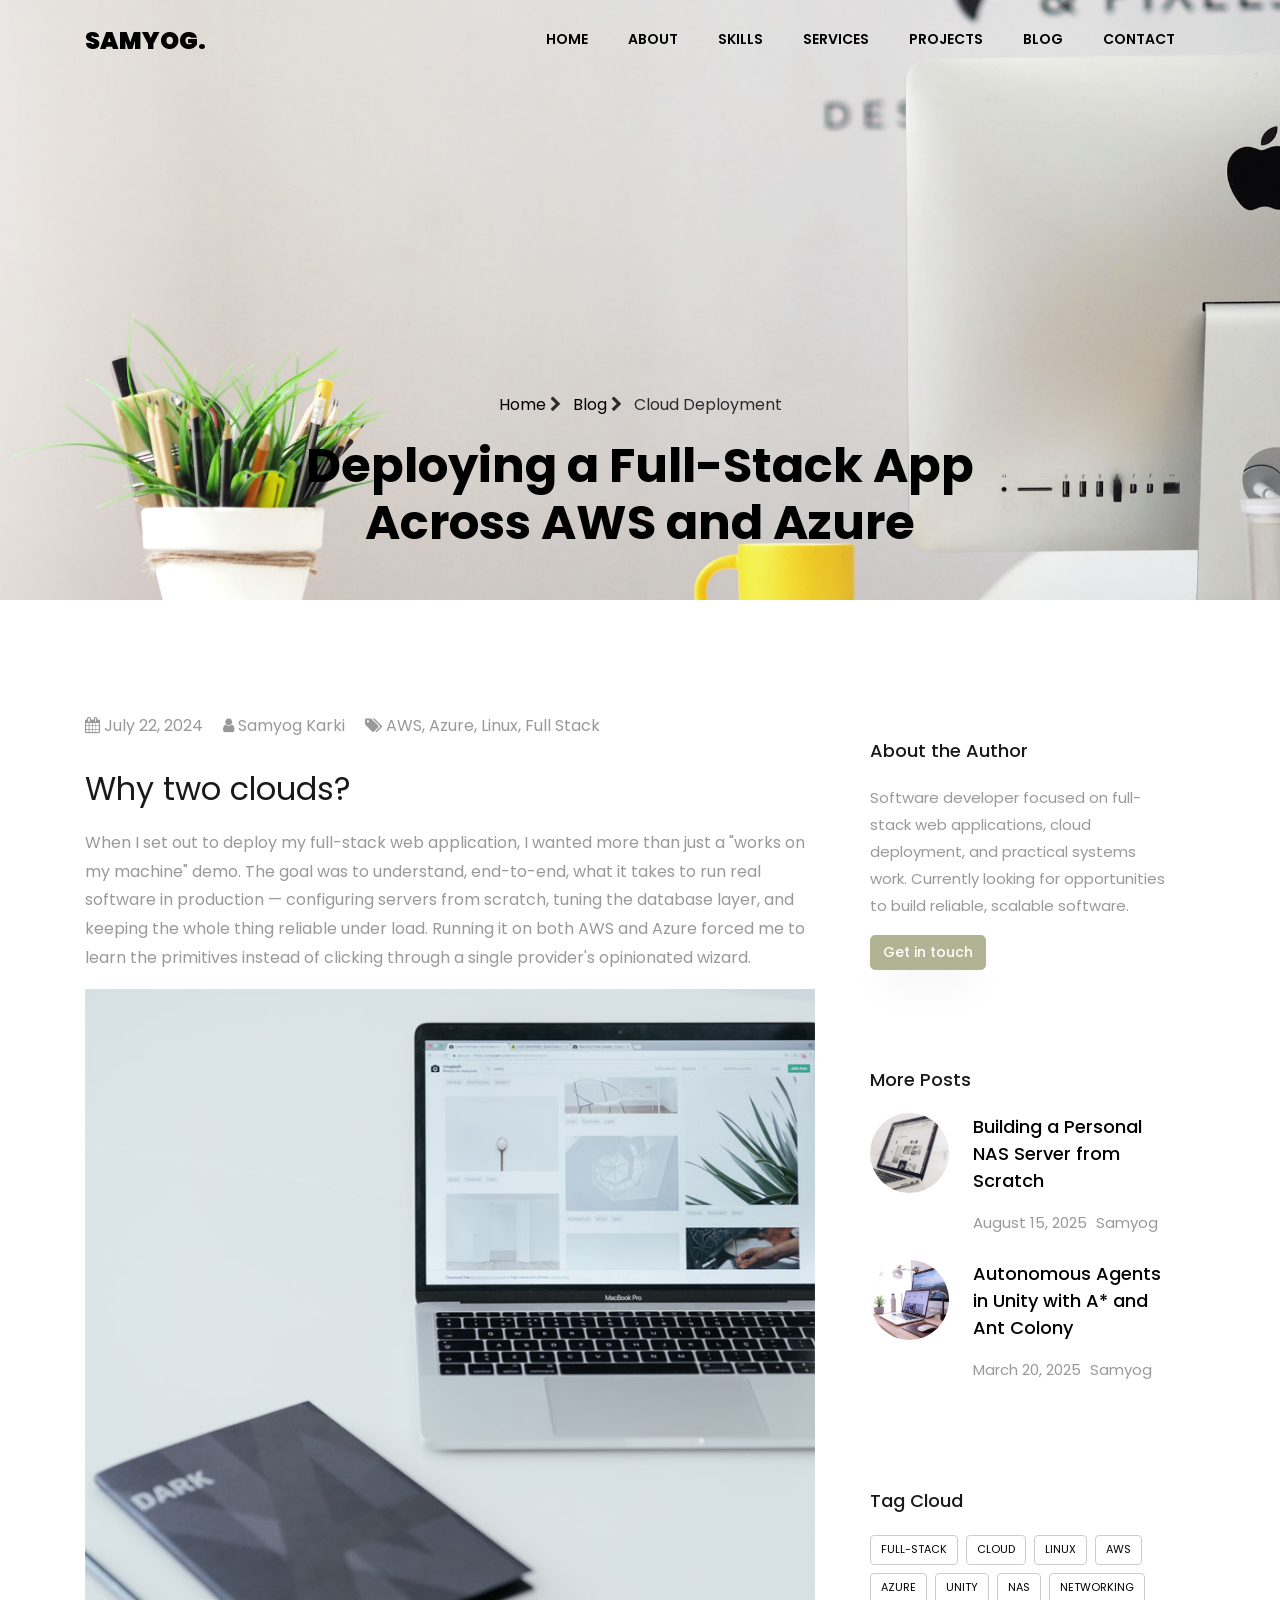
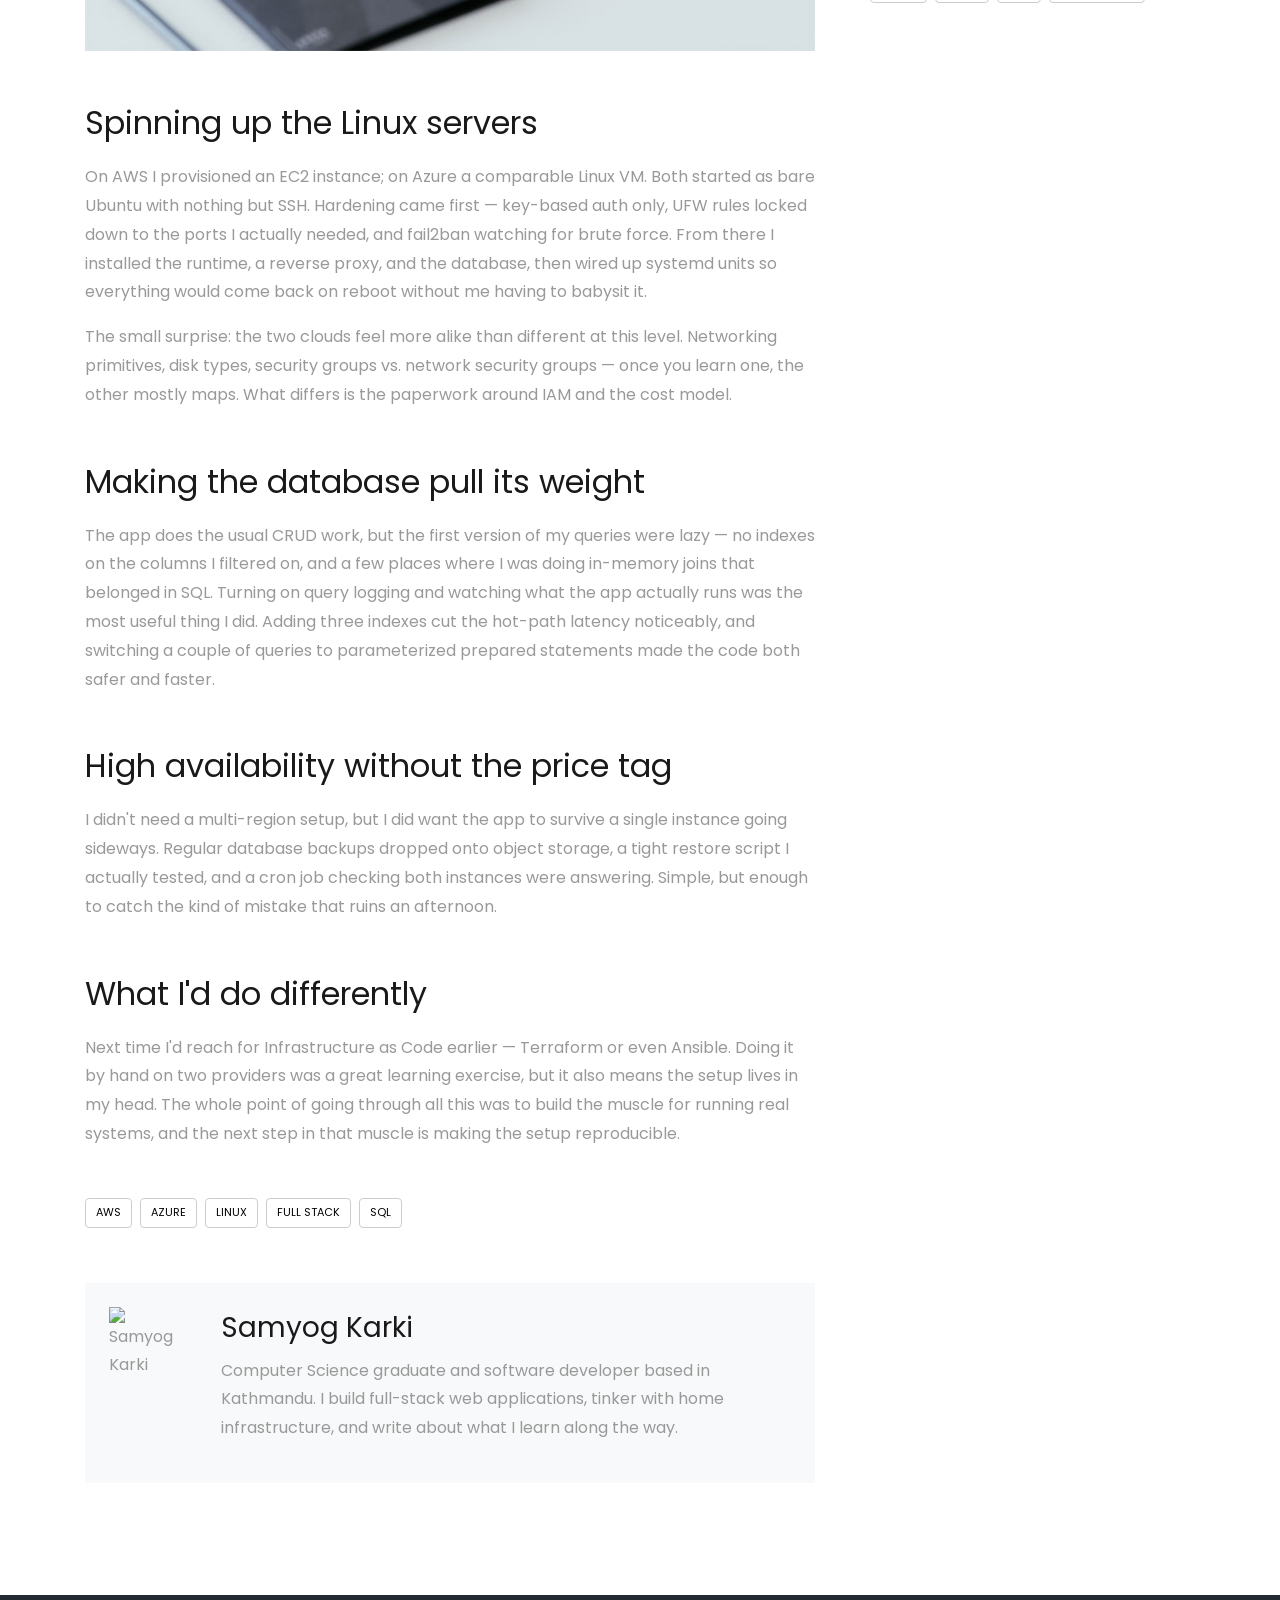
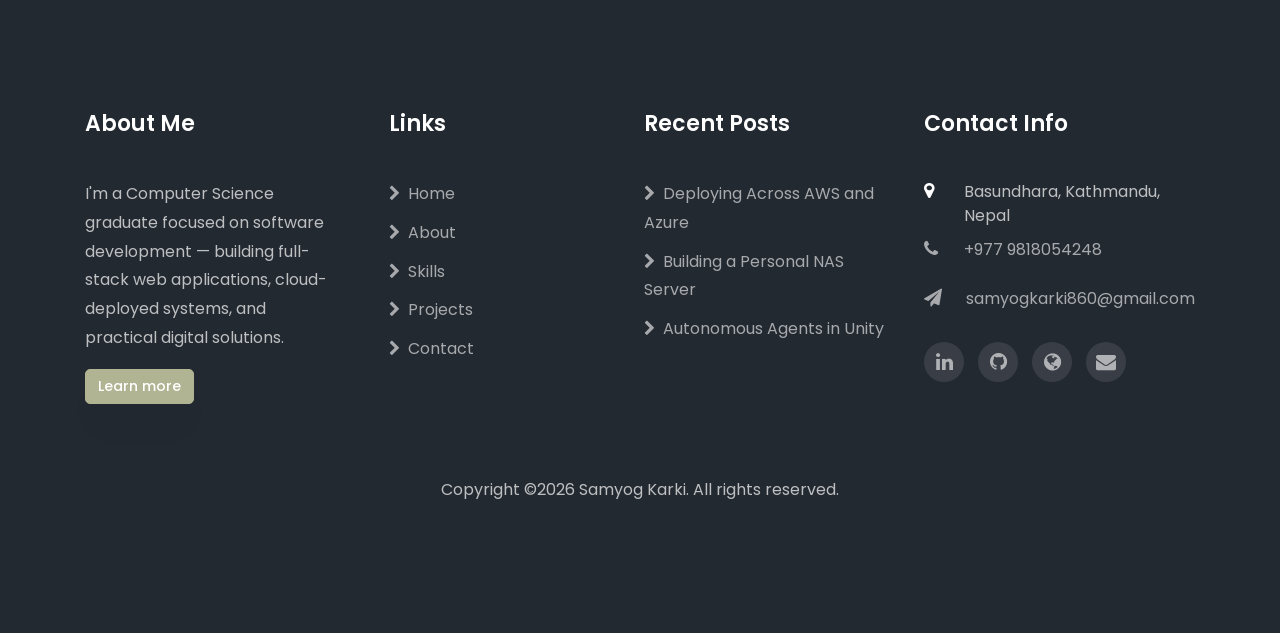
==== blog-cloud.html @ a1d447d1 "Updated and enhanced" ====
<!DOCTYPE html>
<html lang="en">
<head>
  <title>Deploying a Full-Stack App Across AWS and Azure — Samyog Karki</title>
  <meta charset="utf-8">
  <meta name="viewport" content="width=device-width, initial-scale=1, shrink-to-fit=no">

  <link href="https://fonts.googleapis.com/css?family=Poppins:100,200,300,400,500,600,700,800,900" rel="stylesheet">

  <link rel="stylesheet" href="https://stackpath.bootstrapcdn.com/font-awesome/4.7.0/css/font-awesome.min.css">

  <link rel="stylesheet" href="css/animate.css">

  <link rel="stylesheet" href="css/owl.carousel.min.css">
  <link rel="stylesheet" href="css/owl.theme.default.min.css">
  <link rel="stylesheet" href="css/magnific-popup.css">

  <link rel="stylesheet" href="css/flaticon.css">
  <link rel="stylesheet" href="css/style.css">
</head>
<body>


  <nav class="navbar navbar-expand-lg navbar-dark ftco_navbar bg-dark ftco-navbar-light site-navbar-target" id="ftco-navbar">
    <div class="container">
      <a class="navbar-brand" href="index.html">Samyog<span>.</span></a>
      <button class="navbar-toggler js-fh5co-nav-toggle fh5co-nav-toggle" type="button" data-toggle="collapse" data-target="#ftco-nav" aria-controls="ftco-nav" aria-expanded="false" aria-label="Toggle navigation">
        <span class="oi oi-menu"></span> Menu
      </button>

      <div class="collapse navbar-collapse" id="ftco-nav">
        <ul class="navbar-nav nav ml-auto">
          <li class="nav-item"><a href="index.html#home-section" class="nav-link"><span>Home</span></a></li>
          <li class="nav-item"><a href="index.html#about-section" class="nav-link"><span>About</span></a></li>
          <li class="nav-item"><a href="index.html#skills-section" class="nav-link"><span>Skills</span></a></li>
          <li class="nav-item"><a href="index.html#services-section" class="nav-link"><span>Services</span></a></li>
          <li class="nav-item"><a href="index.html#projects-section" class="nav-link"><span>Projects</span></a></li>
          <li class="nav-item"><a href="index.html#blog-section" class="nav-link"><span>Blog</span></a></li>
          <li class="nav-item"><a href="index.html#contact-section" class="nav-link"><span>Contact</span></a></li>
        </ul>
      </div>
    </div>
  </nav>

  <section class="hero-wrap hero-wrap-2" style="background-image: url('images/bg_4.jpg');" data-stellar-background-ratio="0.5">
    <div class="overlay"></div>
    <div class="container">
      <div class="row no-gutters slider-text align-items-end justify-content-center">
        <div class="col-md-9 ftco-animate pb-5 text-center">
          <p class="breadcrumbs"><span class="mr-2"><a href="index.html">Home <i class="fa fa-chevron-right"></i></a></span> <span class="mr-2"><a href="index.html#blog-section">Blog <i class="fa fa-chevron-right"></i></a></span> <span>Cloud Deployment</span></p>
          <h1 class="mb-0 bread">Deploying a Full-Stack App Across AWS and Azure</h1>
        </div>
      </div>
    </div>
  </section>


  <section class="ftco-section">
    <div class="container">
      <div class="row">
        <div class="col-lg-8 ftco-animate">
          <p class="meta mb-4"><span class="mr-3"><i class="fa fa-calendar"></i> July 22, 2024</span> <span class="mr-3"><i class="fa fa-user"></i> Samyog Karki</span> <span><i class="fa fa-tags"></i> AWS, Azure, Linux, Full Stack</span></p>

          <h2 class="mb-3">Why two clouds?</h2>
          <p>When I set out to deploy my full-stack web application, I wanted more than just a "works on my machine" demo. The goal was to understand, end-to-end, what it takes to run real software in production — configuring servers from scratch, tuning the database layer, and keeping the whole thing reliable under load. Running it on both AWS and Azure forced me to learn the primitives instead of clicking through a single provider's opinionated wizard.</p>

          <p>
            <img src="images/image_1.jpg" alt="Cloud infrastructure diagram" class="img-fluid">
          </p>

          <h2 class="mb-3 mt-5">Spinning up the Linux servers</h2>
          <p>On AWS I provisioned an EC2 instance; on Azure a comparable Linux VM. Both started as bare Ubuntu with nothing but SSH. Hardening came first — key-based auth only, UFW rules locked down to the ports I actually needed, and fail2ban watching for brute force. From there I installed the runtime, a reverse proxy, and the database, then wired up systemd units so everything would come back on reboot without me having to babysit it.</p>

          <p>The small surprise: the two clouds feel more alike than different at this level. Networking primitives, disk types, security groups vs. network security groups — once you learn one, the other mostly maps. What differs is the paperwork around IAM and the cost model.</p>

          <h2 class="mb-3 mt-5">Making the database pull its weight</h2>
          <p>The app does the usual CRUD work, but the first version of my queries were lazy — no indexes on the columns I filtered on, and a few places where I was doing in-memory joins that belonged in SQL. Turning on query logging and watching what the app actually runs was the most useful thing I did. Adding three indexes cut the hot-path latency noticeably, and switching a couple of queries to parameterized prepared statements made the code both safer and faster.</p>

          <h2 class="mb-3 mt-5">High availability without the price tag</h2>
          <p>I didn't need a multi-region setup, but I did want the app to survive a single instance going sideways. Regular database backups dropped onto object storage, a tight restore script I actually tested, and a cron job checking both instances were answering. Simple, but enough to catch the kind of mistake that ruins an afternoon.</p>

          <h2 class="mb-3 mt-5">What I'd do differently</h2>
          <p>Next time I'd reach for Infrastructure as Code earlier — Terraform or even Ansible. Doing it by hand on two providers was a great learning exercise, but it also means the setup lives in my head. The whole point of going through all this was to build the muscle for running real systems, and the next step in that muscle is making the setup reproducible.</p>

          <div class="tag-widget post-tag-container mb-5 mt-5">
            <div class="tagcloud">
              <a href="#" class="tag-cloud-link">AWS</a>
              <a href="#" class="tag-cloud-link">Azure</a>
              <a href="#" class="tag-cloud-link">Linux</a>
              <a href="#" class="tag-cloud-link">Full Stack</a>
              <a href="#" class="tag-cloud-link">SQL</a>
            </div>
          </div>

          <div class="about-author d-flex p-4 bg-light">
            <div class="bio mr-5">
              <img src="images/author.jpg" alt="Samyog Karki" class="img-fluid mb-4">
            </div>
            <div class="desc">
              <h3>Samyog Karki</h3>
              <p>Computer Science graduate and software developer based in Kathmandu. I build full-stack web applications, tinker with home infrastructure, and write about what I learn along the way.</p>
            </div>
          </div>

        </div> <!-- .col-md-8 -->

        <div class="col-lg-4 sidebar ftco-animate">
          <div class="sidebar-box ftco-animate">
            <h3 class="heading-sidebar">About the Author</h3>
            <p>Software developer focused on full-stack web applications, cloud deployment, and practical systems work. Currently looking for opportunities to build reliable, scalable software.</p>
            <p><a href="index.html#contact-section" class="btn btn-primary">Get in touch</a></p>
          </div>

          <div class="sidebar-box ftco-animate">
            <h3 class="heading-sidebar">More Posts</h3>
            <div class="block-21 mb-4 d-flex">
              <a class="blog-img mr-4" style="background-image: url(images/image_2.jpg);" href="blog-nas.html"></a>
              <div class="text">
                <h3 class="heading"><a href="blog-nas.html">Building a Personal NAS Server from Scratch</a></h3>
                <div class="meta">
                  <div><span class="icon-calendar"></span> August 15, 2025</div>
                  <div><span class="icon-person"></span> Samyog</div>
                </div>
              </div>
            </div>
            <div class="block-21 mb-4 d-flex">
              <a class="blog-img mr-4" style="background-image: url(images/image_3.jpg);" href="blog-agents.html"></a>
              <div class="text">
                <h3 class="heading"><a href="blog-agents.html">Autonomous Agents in Unity with A* and Ant Colony</a></h3>
                <div class="meta">
                  <div><span class="icon-calendar"></span> March 20, 2025</div>
                  <div><span class="icon-person"></span> Samyog</div>
                </div>
              </div>
            </div>
          </div>

          <div class="sidebar-box ftco-animate">
            <h3 class="heading-sidebar">Tag Cloud</h3>
            <div class="tagcloud">
              <a href="#" class="tag-cloud-link">full-stack</a>
              <a href="#" class="tag-cloud-link">cloud</a>
              <a href="#" class="tag-cloud-link">linux</a>
              <a href="#" class="tag-cloud-link">aws</a>
              <a href="#" class="tag-cloud-link">azure</a>
              <a href="#" class="tag-cloud-link">unity</a>
              <a href="#" class="tag-cloud-link">nas</a>
              <a href="#" class="tag-cloud-link">networking</a>
            </div>
          </div>
        </div>

      </div>
    </div>
  </section>


  <footer class="ftco-footer ftco-section">
    <div class="container">
      <div class="row mb-5">
        <div class="col-md">
          <div class="ftco-footer-widget mb-4">
            <h2 class="ftco-heading-2">About Me</h2>
            <p>I'm a Computer Science graduate focused on software development — building full-stack web applications, cloud-deployed systems, and practical digital solutions.</p>
            <p><a href="index.html#about-section" class="btn btn-primary">Learn more</a></p>
          </div>
        </div>
        <div class="col-md">
          <div class="ftco-footer-widget mb-4 ml-md-4">
            <h2 class="ftco-heading-2">Links</h2>
            <ul class="list-unstyled">
              <li><a href="index.html#home-section"><span class="fa fa-chevron-right mr-2"></span>Home</a></li>
              <li><a href="index.html#about-section"><span class="fa fa-chevron-right mr-2"></span>About</a></li>
              <li><a href="index.html#skills-section"><span class="fa fa-chevron-right mr-2"></span>Skills</a></li>
              <li><a href="index.html#projects-section"><span class="fa fa-chevron-right mr-2"></span>Projects</a></li>
              <li><a href="index.html#contact-section"><span class="fa fa-chevron-right mr-2"></span>Contact</a></li>
            </ul>
          </div>
        </div>
        <div class="col-md">
          <div class="ftco-footer-widget mb-4">
            <h2 class="ftco-heading-2">Recent Posts</h2>
            <ul class="list-unstyled">
              <li><a href="blog-cloud.html"><span class="fa fa-chevron-right mr-2"></span>Deploying Across AWS and Azure</a></li>
              <li><a href="blog-nas.html"><span class="fa fa-chevron-right mr-2"></span>Building a Personal NAS Server</a></li>
              <li><a href="blog-agents.html"><span class="fa fa-chevron-right mr-2"></span>Autonomous Agents in Unity</a></li>
            </ul>
          </div>
        </div>
        <div class="col-md">
          <div class="ftco-footer-widget mb-4">
            <h2 class="ftco-heading-2">Contact Info</h2>
            <div class="block-23 mb-3">
              <ul>
                <li><span class="icon fa fa-map-marker"></span><span class="text">Basundhara, Kathmandu, Nepal</span></li>
                <li><a href="tel://+977-9818054248"><span class="icon fa fa-phone"></span><span class="text">+977 9818054248</span></a></li>
                <li><a href="mailto:samyogkarki860@gmail.com"><span class="icon fa fa-paper-plane pr-4"></span><span class="text">samyogkarki860@gmail.com</span></a></li>
              </ul>
            </div>
            <ul class="ftco-footer-social list-unstyled mt-2">
              <li class="ftco-animate"><a href="https://linkedin.com/in/samyog-karki" target="_blank" rel="noopener" title="LinkedIn"><span class="fa fa-linkedin"></span></a></li>
              <li class="ftco-animate"><a href="https://github.com/SamyogKarki" target="_blank" rel="noopener" title="GitHub"><span class="fa fa-github"></span></a></li>
              <li class="ftco-animate"><a href="https://samyogkarki.com.np" target="_blank" rel="noopener" title="Portfolio"><span class="fa fa-globe"></span></a></li>
              <li class="ftco-animate"><a href="mailto:samyogkarki860@gmail.com" title="Email"><span class="fa fa-envelope"></span></a></li>
            </ul>
          </div>
        </div>
      </div>
      <div class="row">
        <div class="col-md-12 text-center">
          <p>Copyright &copy;<script>document.write(new Date().getFullYear());</script> Samyog Karki. All rights reserved.</p>
        </div>
      </div>
    </div>
  </footer>



  <!-- loader -->
  <div id="ftco-loader" class="show fullscreen"><svg class="circular" width="48px" height="48px"><circle class="path-bg" cx="24" cy="24" r="22" fill="none" stroke-width="4" stroke="#eeeeee"/><circle class="path" cx="24" cy="24" r="22" fill="none" stroke-width="4" stroke-miterlimit="10" stroke="#F96D00"/></svg></div>


  <script src="js/jquery.min.js"></script>
  <script src="js/jquery-migrate-3.0.1.min.js"></script>
  <script src="js/popper.min.js"></script>
  <script src="js/bootstrap.min.js"></script>
  <script src="js/jquery.easing.1.3.js"></script>
  <script src="js/jquery.waypoints.min.js"></script>
  <script src="js/jquery.stellar.min.js"></script>
  <script src="js/owl.carousel.min.js"></script>
  <script src="js/jquery.magnific-popup.min.js"></script>
  <script src="js/jquery.animateNumber.min.js"></script>
  <script src="js/scrollax.min.js"></script>

  <script src="js/main.js"></script>

</body>
</html>
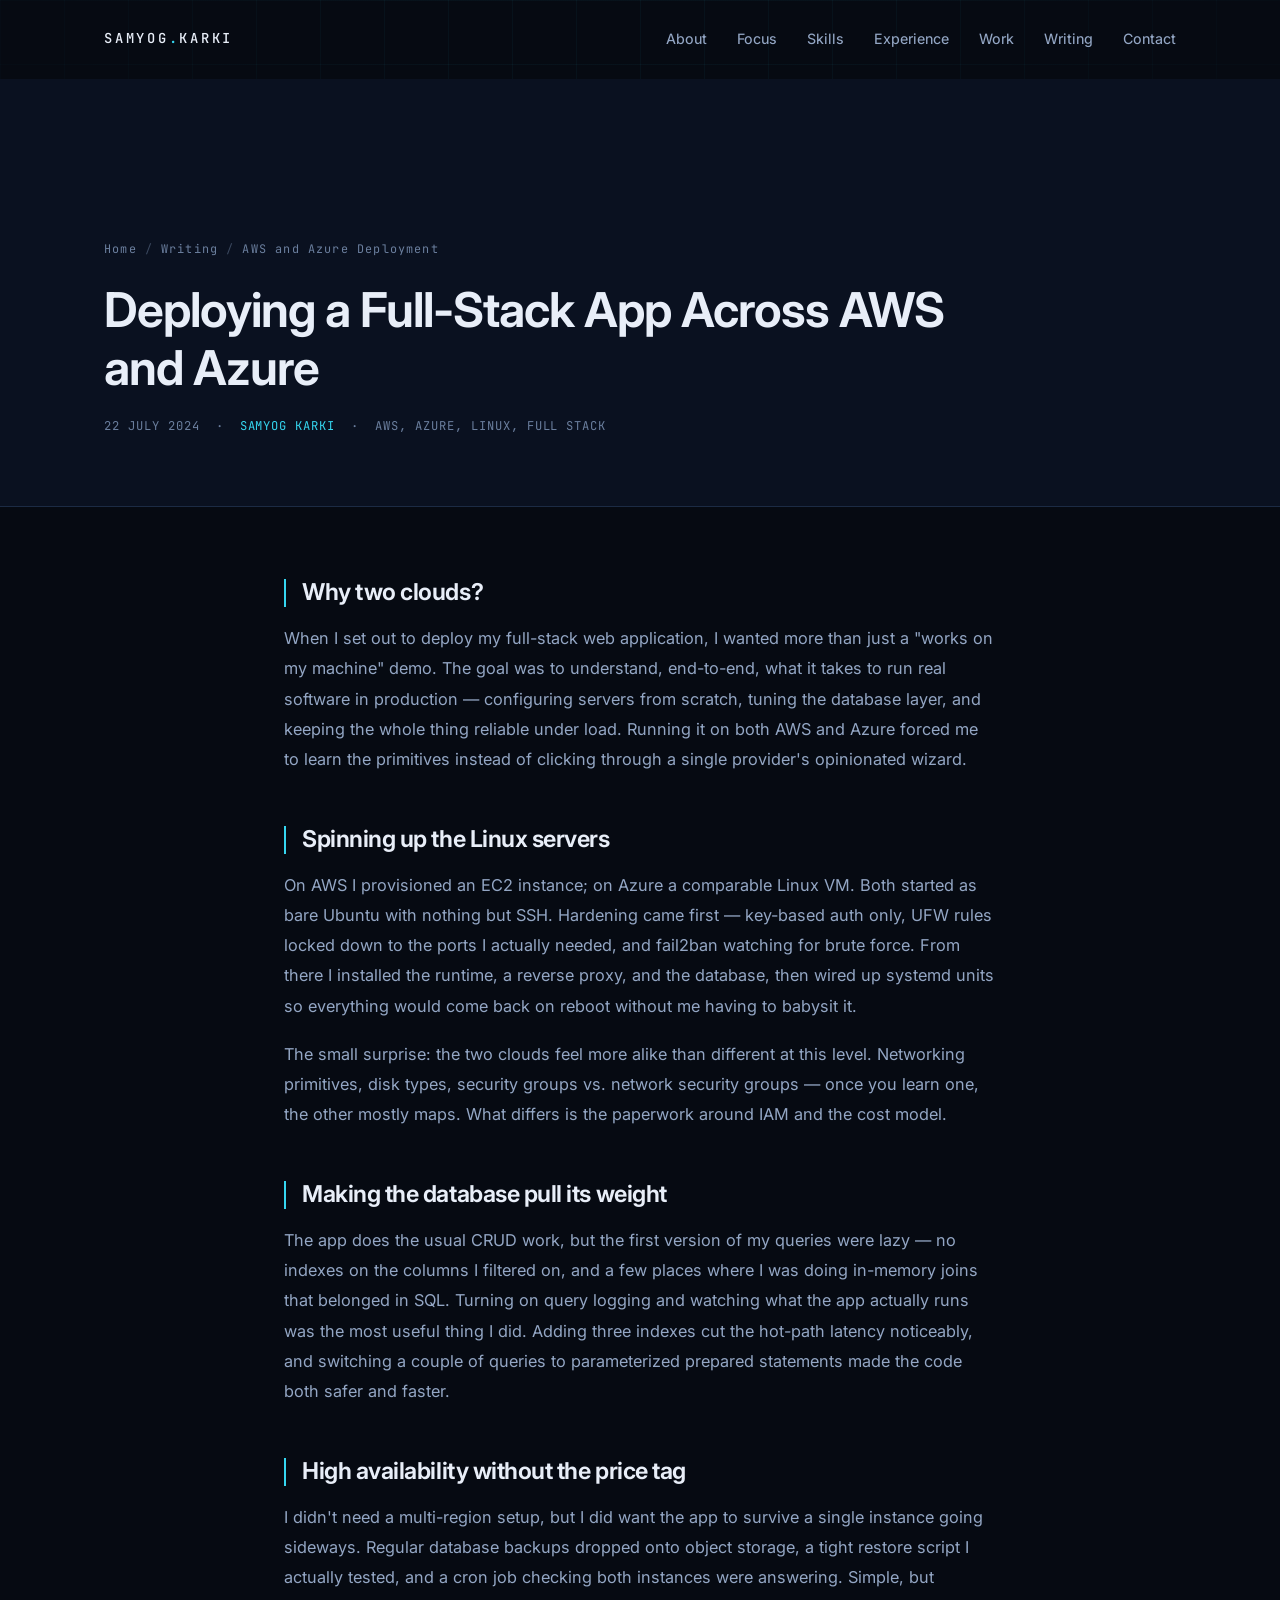
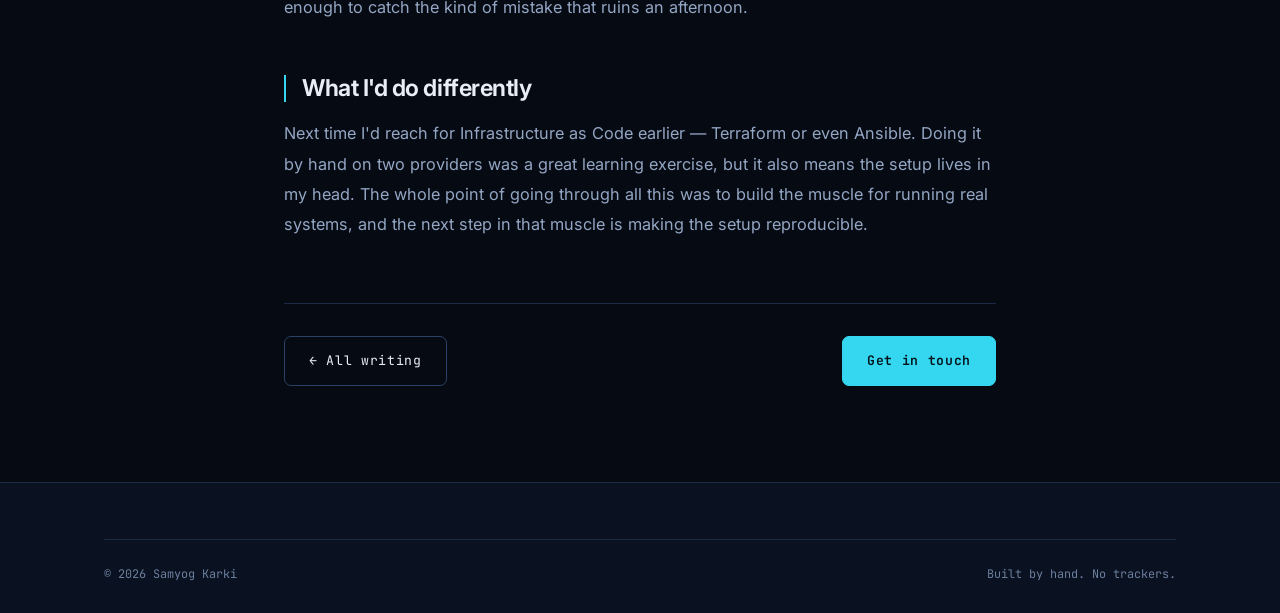
==== commit 5803240a: "Rebuild portfolio around security and infrastructure focus Rewrites the site from a full-stack devel" ====
--- a/blog-cloud.html
+++ b/blog-cloud.html
@@ -1,238 +1,74 @@
 <!DOCTYPE html>
 <html lang="en">
 <head>
-  <title>Deploying a Full-Stack App Across AWS and Azure — Samyog Karki</title>
   <meta charset="utf-8">
-  <meta name="viewport" content="width=device-width, initial-scale=1, shrink-to-fit=no">
-
-  <link href="https://fonts.googleapis.com/css?family=Poppins:100,200,300,400,500,600,700,800,900" rel="stylesheet">
-
-  <link rel="stylesheet" href="https://stackpath.bootstrapcdn.com/font-awesome/4.7.0/css/font-awesome.min.css">
-
-  <link rel="stylesheet" href="css/animate.css">
-
-  <link rel="stylesheet" href="css/owl.carousel.min.css">
-  <link rel="stylesheet" href="css/owl.theme.default.min.css">
-  <link rel="stylesheet" href="css/magnific-popup.css">
-
-  <link rel="stylesheet" href="css/flaticon.css">
-  <link rel="stylesheet" href="css/style.css">
+  <meta name="viewport" content="width=device-width, initial-scale=1">
+  <title>Deploying a Full-Stack App Across AWS and Azure &mdash; Samyog Karki</title>
+  <meta name="description" content="Setting up a scalable web application across two cloud providers.">
+  <meta name="author" content="Samyog Karki">
+  <meta name="theme-color" content="#060a12">
+  <link rel="preconnect" href="https://fonts.googleapis.com">
+  <link rel="preconnect" href="https://fonts.gstatic.com" crossorigin>
+  <link href="https://fonts.googleapis.com/css2?family=Inter:wght@400;450;500;600;700&family=JetBrains+Mono:wght@400;500&display=swap" rel="stylesheet">
+  <link rel="stylesheet" href="css/site.css">
 </head>
 <body>
 
+<div class="grid-bg" aria-hidden="true"></div>
 
-  <nav class="navbar navbar-expand-lg navbar-dark ftco_navbar bg-dark ftco-navbar-light site-navbar-target" id="ftco-navbar">
-    <div class="container">
-      <a class="navbar-brand" href="index.html">Samyog<span>.</span></a>
-      <button class="navbar-toggler js-fh5co-nav-toggle fh5co-nav-toggle" type="button" data-toggle="collapse" data-target="#ftco-nav" aria-controls="ftco-nav" aria-expanded="false" aria-label="Toggle navigation">
-        <span class="oi oi-menu"></span> Menu
-      </button>
+<header class="site-header">
+  <div class="wrap">
+    <a class="brand" href="index.html">Samyog<span>.</span>Karki</a>
+    <nav class="nav" id="nav">
+      <a href="index.html#about">About</a>
+      <a href="index.html#focus">Focus</a>
+      <a href="index.html#skills">Skills</a>
+      <a href="index.html#experience">Experience</a>
+      <a href="index.html#work">Work</a>
+      <a href="index.html#writing">Writing</a>
+      <a href="index.html#contact">Contact</a>
+    </nav>
+    <button class="nav-toggle" type="button" aria-label="Toggle navigation" aria-expanded="false" aria-controls="nav"><span></span></button>
+  </div>
+</header>
 
-      <div class="collapse navbar-collapse" id="ftco-nav">
-        <ul class="navbar-nav nav ml-auto">
-          <li class="nav-item"><a href="index.html#home-section" class="nav-link"><span>Home</span></a></li>
-          <li class="nav-item"><a href="index.html#about-section" class="nav-link"><span>About</span></a></li>
-          <li class="nav-item"><a href="index.html#skills-section" class="nav-link"><span>Skills</span></a></li>
-          <li class="nav-item"><a href="index.html#services-section" class="nav-link"><span>Services</span></a></li>
-          <li class="nav-item"><a href="index.html#projects-section" class="nav-link"><span>Projects</span></a></li>
-          <li class="nav-item"><a href="index.html#blog-section" class="nav-link"><span>Blog</span></a></li>
-          <li class="nav-item"><a href="index.html#contact-section" class="nav-link"><span>Contact</span></a></li>
-        </ul>
-      </div>
+<section class="article-head">
+  <div class="wrap">
+    <p class="crumbs"><a href="index.html">Home</a><i>/</i><a href="index.html#writing">Writing</a><i>/</i>AWS and Azure Deployment</p>
+    <h1>Deploying a Full-Stack App Across AWS and Azure</h1>
+    <p class="article-meta">22 July 2024 &nbsp;&middot;&nbsp; <b>Samyog Karki</b> &nbsp;&middot;&nbsp; AWS, Azure, Linux, Full Stack</p>
+  </div>
+</section>
+
+<article class="article">
+  <div class="wrap">
+    <h2>Why two clouds?</h2>
+    <p>When I set out to deploy my full-stack web application, I wanted more than just a "works on my machine" demo. The goal was to understand, end-to-end, what it takes to run real software in production — configuring servers from scratch, tuning the database layer, and keeping the whole thing reliable under load. Running it on both AWS and Azure forced me to learn the primitives instead of clicking through a single provider's opinionated wizard.</p>
+    <h2>Spinning up the Linux servers</h2>
+    <p>On AWS I provisioned an EC2 instance; on Azure a comparable Linux VM. Both started as bare Ubuntu with nothing but SSH. Hardening came first — key-based auth only, UFW rules locked down to the ports I actually needed, and fail2ban watching for brute force. From there I installed the runtime, a reverse proxy, and the database, then wired up systemd units so everything would come back on reboot without me having to babysit it.</p>
+    <p>The small surprise: the two clouds feel more alike than different at this level. Networking primitives, disk types, security groups vs. network security groups — once you learn one, the other mostly maps. What differs is the paperwork around IAM and the cost model.</p>
+    <h2>Making the database pull its weight</h2>
+    <p>The app does the usual CRUD work, but the first version of my queries were lazy — no indexes on the columns I filtered on, and a few places where I was doing in-memory joins that belonged in SQL. Turning on query logging and watching what the app actually runs was the most useful thing I did. Adding three indexes cut the hot-path latency noticeably, and switching a couple of queries to parameterized prepared statements made the code both safer and faster.</p>
+    <h2>High availability without the price tag</h2>
+    <p>I didn't need a multi-region setup, but I did want the app to survive a single instance going sideways. Regular database backups dropped onto object storage, a tight restore script I actually tested, and a cron job checking both instances were answering. Simple, but enough to catch the kind of mistake that ruins an afternoon.</p>
+    <h2>What I'd do differently</h2>
+    <p>Next time I'd reach for Infrastructure as Code earlier — Terraform or even Ansible. Doing it by hand on two providers was a great learning exercise, but it also means the setup lives in my head. The whole point of going through all this was to build the muscle for running real systems, and the next step in that muscle is making the setup reproducible.</p>
+    <div class="article-foot">
+      <a class="btn" href="index.html#writing">&larr; All writing</a>
+      <a class="btn btn--primary" href="index.html#contact">Get in touch</a>
     </div>
-  </nav>
+  </div>
+</article>
 
-  <section class="hero-wrap hero-wrap-2" style="background-image: url('images/bg_4.jpg');" data-stellar-background-ratio="0.5">
-    <div class="overlay"></div>
-    <div class="container">
-      <div class="row no-gutters slider-text align-items-end justify-content-center">
-        <div class="col-md-9 ftco-animate pb-5 text-center">
-          <p class="breadcrumbs"><span class="mr-2"><a href="index.html">Home <i class="fa fa-chevron-right"></i></a></span> <span class="mr-2"><a href="index.html#blog-section">Blog <i class="fa fa-chevron-right"></i></a></span> <span>Cloud Deployment</span></p>
-          <h1 class="mb-0 bread">Deploying a Full-Stack App Across AWS and Azure</h1>
-        </div>
-      </div>
+<footer class="site-footer">
+  <div class="wrap">
+    <div class="footer-bottom">
+      <span>&copy; <span id="year">2026</span> Samyog Karki</span>
+      <span>Built by hand. No trackers.</span>
     </div>
-  </section>
+  </div>
+</footer>
 
-
-  <section class="ftco-section">
-    <div class="container">
-      <div class="row">
-        <div class="col-lg-8 ftco-animate">
-          <p class="meta mb-4"><span class="mr-3"><i class="fa fa-calendar"></i> July 22, 2024</span> <span class="mr-3"><i class="fa fa-user"></i> Samyog Karki</span> <span><i class="fa fa-tags"></i> AWS, Azure, Linux, Full Stack</span></p>
-
-          <h2 class="mb-3">Why two clouds?</h2>
-          <p>When I set out to deploy my full-stack web application, I wanted more than just a "works on my machine" demo. The goal was to understand, end-to-end, what it takes to run real software in production — configuring servers from scratch, tuning the database layer, and keeping the whole thing reliable under load. Running it on both AWS and Azure forced me to learn the primitives instead of clicking through a single provider's opinionated wizard.</p>
-
-          <p>
-            <img src="images/image_1.jpg" alt="Cloud infrastructure diagram" class="img-fluid">
-          </p>
-
-          <h2 class="mb-3 mt-5">Spinning up the Linux servers</h2>
-          <p>On AWS I provisioned an EC2 instance; on Azure a comparable Linux VM. Both started as bare Ubuntu with nothing but SSH. Hardening came first — key-based auth only, UFW rules locked down to the ports I actually needed, and fail2ban watching for brute force. From there I installed the runtime, a reverse proxy, and the database, then wired up systemd units so everything would come back on reboot without me having to babysit it.</p>
-
-          <p>The small surprise: the two clouds feel more alike than different at this level. Networking primitives, disk types, security groups vs. network security groups — once you learn one, the other mostly maps. What differs is the paperwork around IAM and the cost model.</p>
-
-          <h2 class="mb-3 mt-5">Making the database pull its weight</h2>
-          <p>The app does the usual CRUD work, but the first version of my queries were lazy — no indexes on the columns I filtered on, and a few places where I was doing in-memory joins that belonged in SQL. Turning on query logging and watching what the app actually runs was the most useful thing I did. Adding three indexes cut the hot-path latency noticeably, and switching a couple of queries to parameterized prepared statements made the code both safer and faster.</p>
-
-          <h2 class="mb-3 mt-5">High availability without the price tag</h2>
-          <p>I didn't need a multi-region setup, but I did want the app to survive a single instance going sideways. Regular database backups dropped onto object storage, a tight restore script I actually tested, and a cron job checking both instances were answering. Simple, but enough to catch the kind of mistake that ruins an afternoon.</p>
-
-          <h2 class="mb-3 mt-5">What I'd do differently</h2>
-          <p>Next time I'd reach for Infrastructure as Code earlier — Terraform or even Ansible. Doing it by hand on two providers was a great learning exercise, but it also means the setup lives in my head. The whole point of going through all this was to build the muscle for running real systems, and the next step in that muscle is making the setup reproducible.</p>
-
-          <div class="tag-widget post-tag-container mb-5 mt-5">
-            <div class="tagcloud">
-              <a href="#" class="tag-cloud-link">AWS</a>
-              <a href="#" class="tag-cloud-link">Azure</a>
-              <a href="#" class="tag-cloud-link">Linux</a>
-              <a href="#" class="tag-cloud-link">Full Stack</a>
-              <a href="#" class="tag-cloud-link">SQL</a>
-            </div>
-          </div>
-
-          <div class="about-author d-flex p-4 bg-light">
-            <div class="bio mr-5">
-              <img src="images/author.jpg" alt="Samyog Karki" class="img-fluid mb-4">
-            </div>
-            <div class="desc">
-              <h3>Samyog Karki</h3>
-              <p>Computer Science graduate and software developer based in Kathmandu. I build full-stack web applications, tinker with home infrastructure, and write about what I learn along the way.</p>
-            </div>
-          </div>
-
-        </div> <!-- .col-md-8 -->
-
-        <div class="col-lg-4 sidebar ftco-animate">
-          <div class="sidebar-box ftco-animate">
-            <h3 class="heading-sidebar">About the Author</h3>
-            <p>Software developer focused on full-stack web applications, cloud deployment, and practical systems work. Currently looking for opportunities to build reliable, scalable software.</p>
-            <p><a href="index.html#contact-section" class="btn btn-primary">Get in touch</a></p>
-          </div>
-
-          <div class="sidebar-box ftco-animate">
-            <h3 class="heading-sidebar">More Posts</h3>
-            <div class="block-21 mb-4 d-flex">
-              <a class="blog-img mr-4" style="background-image: url(images/image_2.jpg);" href="blog-nas.html"></a>
-              <div class="text">
-                <h3 class="heading"><a href="blog-nas.html">Building a Personal NAS Server from Scratch</a></h3>
-                <div class="meta">
-                  <div><span class="icon-calendar"></span> August 15, 2025</div>
-                  <div><span class="icon-person"></span> Samyog</div>
-                </div>
-              </div>
-            </div>
-            <div class="block-21 mb-4 d-flex">
-              <a class="blog-img mr-4" style="background-image: url(images/image_3.jpg);" href="blog-agents.html"></a>
-              <div class="text">
-                <h3 class="heading"><a href="blog-agents.html">Autonomous Agents in Unity with A* and Ant Colony</a></h3>
-                <div class="meta">
-                  <div><span class="icon-calendar"></span> March 20, 2025</div>
-                  <div><span class="icon-person"></span> Samyog</div>
-                </div>
-              </div>
-            </div>
-          </div>
-
-          <div class="sidebar-box ftco-animate">
-            <h3 class="heading-sidebar">Tag Cloud</h3>
-            <div class="tagcloud">
-              <a href="#" class="tag-cloud-link">full-stack</a>
-              <a href="#" class="tag-cloud-link">cloud</a>
-              <a href="#" class="tag-cloud-link">linux</a>
-              <a href="#" class="tag-cloud-link">aws</a>
-              <a href="#" class="tag-cloud-link">azure</a>
-              <a href="#" class="tag-cloud-link">unity</a>
-              <a href="#" class="tag-cloud-link">nas</a>
-              <a href="#" class="tag-cloud-link">networking</a>
-            </div>
-          </div>
-        </div>
-
-      </div>
-    </div>
-  </section>
-
-
-  <footer class="ftco-footer ftco-section">
-    <div class="container">
-      <div class="row mb-5">
-        <div class="col-md">
-          <div class="ftco-footer-widget mb-4">
-            <h2 class="ftco-heading-2">About Me</h2>
-            <p>I'm a Computer Science graduate focused on software development — building full-stack web applications, cloud-deployed systems, and practical digital solutions.</p>
-            <p><a href="index.html#about-section" class="btn btn-primary">Learn more</a></p>
-          </div>
-        </div>
-        <div class="col-md">
-          <div class="ftco-footer-widget mb-4 ml-md-4">
-            <h2 class="ftco-heading-2">Links</h2>
-            <ul class="list-unstyled">
-              <li><a href="index.html#home-section"><span class="fa fa-chevron-right mr-2"></span>Home</a></li>
-              <li><a href="index.html#about-section"><span class="fa fa-chevron-right mr-2"></span>About</a></li>
-              <li><a href="index.html#skills-section"><span class="fa fa-chevron-right mr-2"></span>Skills</a></li>
-              <li><a href="index.html#projects-section"><span class="fa fa-chevron-right mr-2"></span>Projects</a></li>
-              <li><a href="index.html#contact-section"><span class="fa fa-chevron-right mr-2"></span>Contact</a></li>
-            </ul>
-          </div>
-        </div>
-        <div class="col-md">
-          <div class="ftco-footer-widget mb-4">
-            <h2 class="ftco-heading-2">Recent Posts</h2>
-            <ul class="list-unstyled">
-              <li><a href="blog-cloud.html"><span class="fa fa-chevron-right mr-2"></span>Deploying Across AWS and Azure</a></li>
-              <li><a href="blog-nas.html"><span class="fa fa-chevron-right mr-2"></span>Building a Personal NAS Server</a></li>
-              <li><a href="blog-agents.html"><span class="fa fa-chevron-right mr-2"></span>Autonomous Agents in Unity</a></li>
-            </ul>
-          </div>
-        </div>
-        <div class="col-md">
-          <div class="ftco-footer-widget mb-4">
-            <h2 class="ftco-heading-2">Contact Info</h2>
-            <div class="block-23 mb-3">
-              <ul>
-                <li><span class="icon fa fa-map-marker"></span><span class="text">Basundhara, Kathmandu, Nepal</span></li>
-                <li><a href="tel://+977-9818054248"><span class="icon fa fa-phone"></span><span class="text">+977 9818054248</span></a></li>
-                <li><a href="mailto:samyogkarki860@gmail.com"><span class="icon fa fa-paper-plane pr-4"></span><span class="text">samyogkarki860@gmail.com</span></a></li>
-              </ul>
-            </div>
-            <ul class="ftco-footer-social list-unstyled mt-2">
-              <li class="ftco-animate"><a href="https://linkedin.com/in/samyog-karki" target="_blank" rel="noopener" title="LinkedIn"><span class="fa fa-linkedin"></span></a></li>
-              <li class="ftco-animate"><a href="https://github.com/SamyogKarki" target="_blank" rel="noopener" title="GitHub"><span class="fa fa-github"></span></a></li>
-              <li class="ftco-animate"><a href="https://samyogkarki.com.np" target="_blank" rel="noopener" title="Portfolio"><span class="fa fa-globe"></span></a></li>
-              <li class="ftco-animate"><a href="mailto:samyogkarki860@gmail.com" title="Email"><span class="fa fa-envelope"></span></a></li>
-            </ul>
-          </div>
-        </div>
-      </div>
-      <div class="row">
-        <div class="col-md-12 text-center">
-          <p>Copyright &copy;<script>document.write(new Date().getFullYear());</script> Samyog Karki. All rights reserved.</p>
-        </div>
-      </div>
-    </div>
-  </footer>
-
-
-
-  <!-- loader -->
-  <div id="ftco-loader" class="show fullscreen"><svg class="circular" width="48px" height="48px"><circle class="path-bg" cx="24" cy="24" r="22" fill="none" stroke-width="4" stroke="#eeeeee"/><circle class="path" cx="24" cy="24" r="22" fill="none" stroke-width="4" stroke-miterlimit="10" stroke="#F96D00"/></svg></div>
-
-
-  <script src="js/jquery.min.js"></script>
-  <script src="js/jquery-migrate-3.0.1.min.js"></script>
-  <script src="js/popper.min.js"></script>
-  <script src="js/bootstrap.min.js"></script>
-  <script src="js/jquery.easing.1.3.js"></script>
-  <script src="js/jquery.waypoints.min.js"></script>
-  <script src="js/jquery.stellar.min.js"></script>
-  <script src="js/owl.carousel.min.js"></script>
-  <script src="js/jquery.magnific-popup.min.js"></script>
-  <script src="js/jquery.animateNumber.min.js"></script>
-  <script src="js/scrollax.min.js"></script>
-
-  <script src="js/main.js"></script>
-
+<script src="js/site.js"></script>
 </body>
 </html>
--- a/css/site.css
+++ b/css/site.css
@@ -0,0 +1,707 @@
+/* ============================================================
+   Samyog Karki - portfolio
+   Design system: deep navy surface, cyan accent, mono labels
+   ============================================================ */
+
+:root {
+  --bg:          #060a12;
+  --bg-soft:     #0a1120;
+  --surface:     #0f1929;
+  --surface-hi:  #16233a;
+  --border:      #1c2b44;
+  --border-hi:   #2b4266;
+
+  --text:        #e8eef8;
+  --text-dim:    #93a6c4;
+  --text-mute:   #6b7f9e;
+
+  --accent:      #35d6f0;
+  --accent-deep: #0ea5c4;
+  --accent-soft: rgba(53, 214, 240, 0.10);
+  --accent-line: rgba(53, 214, 240, 0.28);
+
+  --ok:          #4ade80;
+  --err:         #f87171;
+
+  --sans: "Inter", -apple-system, BlinkMacSystemFont, "Segoe UI", Roboto, sans-serif;
+  --mono: "JetBrains Mono", ui-monospace, SFMono-Regular, Menlo, Consolas, monospace;
+
+  --wrap: 1120px;
+  --radius: 10px;
+}
+
+*, *::before, *::after { box-sizing: border-box; }
+
+html { scroll-behavior: smooth; scroll-padding-top: 88px; }
+
+body {
+  margin: 0;
+  background: var(--bg);
+  color: var(--text);
+  font-family: var(--sans);
+  font-size: 16.5px;
+  line-height: 1.7;
+  -webkit-font-smoothing: antialiased;
+  overflow-x: hidden;
+}
+
+img { max-width: 100%; display: block; }
+a { color: var(--accent); text-decoration: none; }
+a:hover { color: #7fe7f7; }
+
+h1, h2, h3, h4 {
+  margin: 0 0 .6em;
+  line-height: 1.2;
+  font-weight: 650;
+  letter-spacing: -0.02em;
+}
+h1 { font-size: clamp(2.4rem, 6vw, 3.9rem); }
+h2 { font-size: clamp(1.7rem, 3.6vw, 2.5rem); }
+h3 { font-size: 1.16rem; letter-spacing: -0.01em; }
+p  { margin: 0 0 1.1em; color: var(--text-dim); }
+
+::selection { background: var(--accent); color: #041018; }
+
+/* ---------- layout ---------- */
+
+.wrap { width: 100%; max-width: var(--wrap); margin: 0 auto; padding: 0 24px; }
+
+.section { padding: 104px 0; position: relative; }
+.section--alt { background: var(--bg-soft); border-top: 1px solid var(--border); border-bottom: 1px solid var(--border); }
+
+.eyebrow {
+  font-family: var(--mono);
+  font-size: .74rem;
+  letter-spacing: .22em;
+  text-transform: uppercase;
+  color: var(--accent);
+  margin: 0 0 14px;
+  display: flex;
+  align-items: center;
+  gap: 12px;
+}
+.eyebrow::before {
+  content: "";
+  width: 26px;
+  height: 1px;
+  background: var(--accent-line);
+}
+
+.section-head { max-width: 680px; margin-bottom: 56px; }
+.section-head p { margin-bottom: 0; }
+
+/* ---------- ambient grid ---------- */
+
+.grid-bg {
+  position: fixed;
+  inset: 0;
+  z-index: 0;
+  pointer-events: none;
+  background-image:
+    linear-gradient(to right,  rgba(53,214,240,.045) 1px, transparent 1px),
+    linear-gradient(to bottom, rgba(53,214,240,.045) 1px, transparent 1px);
+  background-size: 64px 64px;
+  -webkit-mask-image: radial-gradient(ellipse 90% 60% at 50% 0%, #000 20%, transparent 78%);
+  mask-image: radial-gradient(ellipse 90% 60% at 50% 0%, #000 20%, transparent 78%);
+}
+body > *:not(.grid-bg) { position: relative; z-index: 1; }
+
+/* ---------- header ---------- */
+
+.site-header {
+  position: fixed;
+  top: 0; left: 0; right: 0;
+  z-index: 60;
+  transition: background .28s ease, border-color .28s ease;
+  border-bottom: 1px solid transparent;
+}
+.site-header.is-stuck {
+  background: rgba(6, 10, 18, 0.86);
+  -webkit-backdrop-filter: blur(14px);
+  backdrop-filter: blur(14px);
+  border-bottom-color: var(--border);
+}
+.site-header .wrap {
+  display: flex;
+  align-items: center;
+  justify-content: space-between;
+  height: 78px;
+}
+.brand {
+  font-family: var(--mono);
+  font-size: .86rem;
+  font-weight: 500;
+  letter-spacing: .2em;
+  color: var(--text);
+  text-transform: uppercase;
+}
+.brand span { color: var(--accent); }
+
+.nav { display: flex; align-items: center; gap: 30px; }
+.nav a {
+  font-size: .89rem;
+  color: var(--text-dim);
+  font-weight: 450;
+  position: relative;
+  padding: 4px 0;
+}
+.nav a::after {
+  content: "";
+  position: absolute;
+  left: 0; bottom: 0;
+  width: 0; height: 1px;
+  background: var(--accent);
+  transition: width .25s ease;
+}
+.nav a:hover { color: var(--text); }
+.nav a:hover::after { width: 100%; }
+
+.nav-toggle {
+  display: none;
+  width: 42px; height: 42px;
+  background: none;
+  border: 1px solid var(--border);
+  border-radius: 8px;
+  cursor: pointer;
+  padding: 0;
+  align-items: center;
+  justify-content: center;
+}
+.nav-toggle span {
+  display: block;
+  width: 18px; height: 1.5px;
+  background: var(--text);
+  position: relative;
+  transition: background .2s ease;
+}
+.nav-toggle span::before,
+.nav-toggle span::after {
+  content: "";
+  position: absolute;
+  left: 0;
+  width: 18px; height: 1.5px;
+  background: var(--text);
+  transition: transform .25s ease;
+}
+.nav-toggle span::before { top: -6px; }
+.nav-toggle span::after  { top:  6px; }
+.nav-open .nav-toggle span { background: transparent; }
+.nav-open .nav-toggle span::before { transform: translateY(6px) rotate(45deg); }
+.nav-open .nav-toggle span::after  { transform: translateY(-6px) rotate(-45deg); }
+
+/* ---------- buttons ---------- */
+
+.btn {
+  display: inline-flex;
+  align-items: center;
+  gap: 9px;
+  font-family: var(--mono);
+  font-size: .82rem;
+  letter-spacing: .05em;
+  padding: 13px 24px;
+  border-radius: 7px;
+  border: 1px solid var(--border-hi);
+  color: var(--text);
+  background: transparent;
+  cursor: pointer;
+  transition: all .22s ease;
+  white-space: nowrap;
+}
+.btn:hover {
+  border-color: var(--accent);
+  color: var(--accent);
+  background: var(--accent-soft);
+}
+.btn--primary {
+  background: var(--accent);
+  border-color: var(--accent);
+  color: #04131a;
+  font-weight: 600;
+}
+.btn--primary:hover {
+  background: #7fe7f7;
+  border-color: #7fe7f7;
+  color: #04131a;
+}
+
+/* ---------- hero ---------- */
+
+.hero {
+  min-height: 100vh;
+  display: flex;
+  align-items: center;
+  padding: 130px 0 90px;
+  position: relative;
+}
+.hero::after {
+  content: "";
+  position: absolute;
+  top: -10%; left: 50%;
+  transform: translateX(-50%);
+  width: 900px; height: 620px;
+  background: radial-gradient(circle, rgba(53,214,240,.09) 0%, transparent 65%);
+  pointer-events: none;
+  z-index: -1;
+}
+.hero h1 { margin-bottom: 18px; }
+.hero-role {
+  font-size: clamp(1.05rem, 2.4vw, 1.4rem);
+  color: var(--text);
+  font-weight: 500;
+  margin: 0 0 22px;
+  padding-left: 18px;
+  border-left: 2px solid var(--accent);
+  letter-spacing: -0.01em;
+}
+.hero-lede { max-width: 620px; font-size: 1.04rem; }
+.hero-actions { display: flex; flex-wrap: wrap; gap: 14px; margin-top: 34px; }
+
+.status-row {
+  display: flex;
+  flex-wrap: wrap;
+  gap: 10px;
+  margin-top: 52px;
+  padding-top: 30px;
+  border-top: 1px solid var(--border);
+}
+.chip {
+  display: inline-flex;
+  align-items: center;
+  gap: 8px;
+  font-family: var(--mono);
+  font-size: .74rem;
+  color: var(--text-mute);
+  background: var(--surface);
+  border: 1px solid var(--border);
+  border-radius: 999px;
+  padding: 7px 14px;
+}
+.chip .dot {
+  width: 6px; height: 6px;
+  border-radius: 50%;
+  background: var(--accent);
+  box-shadow: 0 0 0 3px var(--accent-soft);
+}
+.chip .dot--live { background: var(--ok); box-shadow: 0 0 0 3px rgba(74,222,128,.14); }
+
+/* ---------- about ---------- */
+
+.about-grid {
+  display: grid;
+  grid-template-columns: 300px 1fr;
+  gap: 60px;
+  align-items: start;
+}
+.portrait {
+  position: relative;
+  border: 1px solid var(--border);
+  border-radius: var(--radius);
+  overflow: hidden;
+  background: var(--surface);
+}
+.portrait img { width: 100%; aspect-ratio: 4/5; object-fit: cover; filter: grayscale(.25) contrast(1.05); }
+.portrait::after {
+  content: "";
+  position: absolute; inset: 0;
+  background: linear-gradient(to top, rgba(6,10,18,.55), transparent 55%);
+  pointer-events: none;
+}
+
+.facts {
+  list-style: none;
+  margin: 28px 0 0;
+  padding: 22px 0 0;
+  border-top: 1px solid var(--border);
+  display: grid;
+  gap: 12px;
+}
+.facts li {
+  display: flex;
+  gap: 14px;
+  font-size: .9rem;
+  color: var(--text-dim);
+}
+.facts .k {
+  font-family: var(--mono);
+  font-size: .72rem;
+  letter-spacing: .12em;
+  text-transform: uppercase;
+  color: var(--text-mute);
+  min-width: 92px;
+  padding-top: 3px;
+}
+
+/* ---------- cards ---------- */
+
+.cards {
+  display: grid;
+  grid-template-columns: repeat(auto-fit, minmax(300px, 1fr));
+  gap: 20px;
+}
+.card {
+  background: var(--surface);
+  border: 1px solid var(--border);
+  border-radius: var(--radius);
+  padding: 30px 28px;
+  transition: border-color .25s ease, transform .25s ease, background .25s ease;
+}
+.card:hover {
+  border-color: var(--border-hi);
+  background: var(--surface-hi);
+  transform: translateY(-3px);
+}
+.card h3 { margin-bottom: 10px; }
+.card p { font-size: .93rem; margin-bottom: 0; color: var(--text-dim); }
+
+.card-icon {
+  width: 42px; height: 42px;
+  border-radius: 9px;
+  background: var(--accent-soft);
+  border: 1px solid var(--accent-line);
+  display: flex;
+  align-items: center;
+  justify-content: center;
+  margin-bottom: 20px;
+  color: var(--accent);
+}
+.card-icon svg { width: 20px; height: 20px; stroke: currentColor; fill: none; stroke-width: 1.6; }
+
+/* ---------- skills ---------- */
+
+.skill-groups { display: grid; grid-template-columns: repeat(auto-fit, minmax(280px, 1fr)); gap: 40px 48px; }
+.skill-group h3 {
+  font-family: var(--mono);
+  font-size: .76rem;
+  letter-spacing: .18em;
+  text-transform: uppercase;
+  color: var(--accent);
+  padding-bottom: 14px;
+  margin-bottom: 18px;
+  border-bottom: 1px solid var(--border);
+}
+.tags { display: flex; flex-wrap: wrap; gap: 8px; list-style: none; margin: 0; padding: 0; }
+.tags li {
+  font-size: .84rem;
+  color: var(--text-dim);
+  background: var(--surface);
+  border: 1px solid var(--border);
+  border-radius: 6px;
+  padding: 6px 12px;
+  transition: border-color .2s ease, color .2s ease;
+}
+.tags li:hover { border-color: var(--border-hi); color: var(--text); }
+.tags li.is-learning {
+  border-style: dashed;
+  border-color: var(--accent-line);
+  color: var(--accent);
+}
+
+.note {
+  font-size: .86rem;
+  color: var(--text-mute);
+  font-style: italic;
+  margin-top: 26px;
+  padding-left: 16px;
+  border-left: 1px solid var(--border);
+}
+
+/* ---------- experience ---------- */
+
+.entry {
+  display: grid;
+  grid-template-columns: 210px 1fr;
+  gap: 44px;
+  padding: 34px 0;
+  border-top: 1px solid var(--border);
+}
+.entry:last-child { border-bottom: 1px solid var(--border); }
+.entry-when {
+  font-family: var(--mono);
+  font-size: .78rem;
+  letter-spacing: .06em;
+  color: var(--text-mute);
+  padding-top: 5px;
+}
+.entry h3 { margin-bottom: 4px; }
+.entry .org { font-size: .9rem; color: var(--accent); margin-bottom: 16px; }
+.entry ul { margin: 0; padding-left: 18px; color: var(--text-dim); }
+.entry li { margin-bottom: 9px; font-size: .94rem; }
+.entry li::marker { color: var(--accent-deep); }
+
+/* ---------- projects ---------- */
+
+.project {
+  display: block;
+  background: var(--surface);
+  border: 1px solid var(--border);
+  border-radius: var(--radius);
+  padding: 30px 28px;
+  color: inherit;
+  transition: border-color .25s ease, background .25s ease, transform .25s ease;
+}
+.project:hover { border-color: var(--accent-line); background: var(--surface-hi); transform: translateY(-3px); color: inherit; }
+.project-top {
+  display: flex;
+  align-items: center;
+  justify-content: space-between;
+  gap: 16px;
+  margin-bottom: 16px;
+}
+.project-kind {
+  font-family: var(--mono);
+  font-size: .68rem;
+  letter-spacing: .16em;
+  text-transform: uppercase;
+  color: var(--text-mute);
+}
+.project h3 { margin-bottom: 10px; }
+.project p { font-size: .93rem; margin-bottom: 18px; }
+.stack { display: flex; flex-wrap: wrap; gap: 7px; }
+.stack span {
+  font-family: var(--mono);
+  font-size: .71rem;
+  color: var(--text-mute);
+  border: 1px solid var(--border);
+  border-radius: 4px;
+  padding: 3px 8px;
+}
+.arrow { color: var(--text-mute); transition: transform .25s ease, color .25s ease; }
+.project:hover .arrow { color: var(--accent); transform: translate(3px, -3px); }
+
+/* ---------- writing ---------- */
+
+.post {
+  display: flex;
+  flex-direction: column;
+  background: var(--surface);
+  border: 1px solid var(--border);
+  border-radius: var(--radius);
+  padding: 28px;
+  color: inherit;
+  height: 100%;
+  transition: border-color .25s ease, background .25s ease, transform .25s ease;
+}
+.post:hover { border-color: var(--accent-line); background: var(--surface-hi); transform: translateY(-3px); color: inherit; }
+.post-meta {
+  font-family: var(--mono);
+  font-size: .71rem;
+  letter-spacing: .1em;
+  text-transform: uppercase;
+  color: var(--text-mute);
+  margin-bottom: 14px;
+}
+.post h3 { font-size: 1.08rem; margin-bottom: 10px; }
+.post p { font-size: .92rem; margin-bottom: 0; }
+
+/* ---------- contact ---------- */
+
+.contact-grid { display: grid; grid-template-columns: 1fr 1.15fr; gap: 60px; align-items: start; }
+
+.contact-list { list-style: none; margin: 0; padding: 0; display: grid; gap: 22px; }
+.contact-list li { display: flex; gap: 15px; align-items: flex-start; }
+.contact-list .ic {
+  width: 36px; height: 36px;
+  flex: 0 0 36px;
+  border-radius: 8px;
+  border: 1px solid var(--border);
+  background: var(--surface);
+  display: flex; align-items: center; justify-content: center;
+  color: var(--accent);
+}
+.contact-list .ic svg { width: 16px; height: 16px; stroke: currentColor; fill: none; stroke-width: 1.7; }
+.contact-list .lbl {
+  display: block;
+  font-family: var(--mono);
+  font-size: .68rem;
+  letter-spacing: .16em;
+  text-transform: uppercase;
+  color: var(--text-mute);
+  margin-bottom: 2px;
+}
+.contact-list .val { color: var(--text); font-size: .94rem; }
+a.val:hover { color: var(--accent); }
+
+.form-card {
+  background: var(--surface);
+  border: 1px solid var(--border);
+  border-radius: var(--radius);
+  padding: 34px;
+}
+.field { margin-bottom: 16px; }
+.field label {
+  display: block;
+  font-family: var(--mono);
+  font-size: .7rem;
+  letter-spacing: .14em;
+  text-transform: uppercase;
+  color: var(--text-mute);
+  margin-bottom: 7px;
+}
+.field input,
+.field textarea {
+  width: 100%;
+  background: var(--bg);
+  border: 1px solid var(--border);
+  border-radius: 7px;
+  padding: 12px 14px;
+  color: var(--text);
+  font-family: var(--sans);
+  font-size: .94rem;
+  transition: border-color .2s ease, box-shadow .2s ease;
+}
+.field input:focus,
+.field textarea:focus {
+  outline: none;
+  border-color: var(--accent);
+  box-shadow: 0 0 0 3px var(--accent-soft);
+}
+.field textarea { resize: vertical; min-height: 130px; }
+.form-status { font-family: var(--mono); font-size: .8rem; margin-top: 14px; min-height: 20px; }
+.form-status.ok  { color: var(--ok); }
+.form-status.err { color: var(--err); }
+
+/* ---------- footer ---------- */
+
+.site-footer {
+  border-top: 1px solid var(--border);
+  background: var(--bg-soft);
+  padding: 56px 0 28px;
+}
+.footer-grid { display: flex; flex-wrap: wrap; justify-content: space-between; gap: 34px; margin-bottom: 40px; }
+.footer-grid p { max-width: 380px; font-size: .92rem; margin: 12px 0 0; }
+.social { display: flex; gap: 10px; }
+.social a {
+  width: 38px; height: 38px;
+  border: 1px solid var(--border);
+  border-radius: 8px;
+  display: flex; align-items: center; justify-content: center;
+  color: var(--text-dim);
+  transition: all .22s ease;
+}
+.social a:hover { border-color: var(--accent); color: var(--accent); background: var(--accent-soft); }
+.social svg { width: 17px; height: 17px; }
+.footer-bottom {
+  border-top: 1px solid var(--border);
+  padding-top: 24px;
+  display: flex;
+  flex-wrap: wrap;
+  gap: 12px;
+  justify-content: space-between;
+  font-family: var(--mono);
+  font-size: .74rem;
+  color: var(--text-mute);
+}
+
+/* ---------- article pages ---------- */
+
+.article-head { padding: 160px 0 56px; border-bottom: 1px solid var(--border); background: var(--bg-soft); }
+.crumbs { font-family: var(--mono); font-size: .74rem; letter-spacing: .1em; color: var(--text-mute); margin-bottom: 22px; }
+.crumbs a { color: var(--text-mute); }
+.crumbs a:hover { color: var(--accent); }
+.crumbs i { font-style: normal; margin: 0 8px; opacity: .5; }
+.article-head h1 { font-size: clamp(1.9rem, 4.4vw, 3rem); max-width: 860px; margin-bottom: 20px; }
+.article-meta { font-family: var(--mono); font-size: .76rem; letter-spacing: .08em; color: var(--text-mute); text-transform: uppercase; }
+.article-meta b { color: var(--accent); font-weight: 400; }
+
+.article { padding: 72px 0 96px; }
+.article .wrap { max-width: 760px; }
+.article h2 {
+  font-size: 1.45rem;
+  margin-top: 52px;
+  margin-bottom: 16px;
+  padding-left: 16px;
+  border-left: 2px solid var(--accent);
+}
+.article h2:first-of-type { margin-top: 0; }
+.article p { font-size: 1.02rem; line-height: 1.85; }
+.article ul, .article ol { color: var(--text-dim); padding-left: 22px; margin-bottom: 1.2em; }
+.article li { margin-bottom: 10px; }
+.article li::marker { color: var(--accent-deep); }
+.article code {
+  font-family: var(--mono);
+  font-size: .86em;
+  background: var(--surface);
+  border: 1px solid var(--border);
+  border-radius: 4px;
+  padding: 2px 6px;
+  color: var(--accent);
+}
+.article blockquote {
+  margin: 32px 0;
+  padding: 20px 24px;
+  background: var(--surface);
+  border-left: 2px solid var(--accent);
+  border-radius: 0 var(--radius) var(--radius) 0;
+}
+.article blockquote p { margin: 0; font-size: .97rem; }
+
+.draft-banner {
+  background: rgba(53,214,240,.07);
+  border: 1px dashed var(--accent-line);
+  border-radius: var(--radius);
+  padding: 16px 20px;
+  margin-bottom: 40px;
+  font-size: .88rem;
+  color: var(--text-dim);
+}
+.draft-banner b { color: var(--accent); font-family: var(--mono); font-size: .78rem; letter-spacing: .1em; text-transform: uppercase; }
+
+.article-foot {
+  margin-top: 64px;
+  padding-top: 32px;
+  border-top: 1px solid var(--border);
+  display: flex;
+  flex-wrap: wrap;
+  gap: 16px;
+  justify-content: space-between;
+  align-items: center;
+}
+
+/* ---------- reveal ---------- */
+
+.reveal { opacity: 0; transform: translateY(22px); transition: opacity .7s ease, transform .7s ease; }
+.reveal.is-in { opacity: 1; transform: none; }
+
+@media (prefers-reduced-motion: reduce) {
+  html { scroll-behavior: auto; }
+  .reveal { opacity: 1; transform: none; transition: none; }
+  *, *::before, *::after { animation-duration: .001ms !important; transition-duration: .001ms !important; }
+}
+
+/* ---------- responsive ---------- */
+
+@media (max-width: 980px) {
+  .about-grid { grid-template-columns: 1fr; gap: 40px; }
+  .portrait { max-width: 300px; }
+  .contact-grid { grid-template-columns: 1fr; gap: 44px; }
+  .entry { grid-template-columns: 1fr; gap: 14px; }
+}
+
+@media (max-width: 760px) {
+  .section { padding: 76px 0; }
+  .nav-toggle { display: flex; }
+  .nav {
+    position: fixed;
+    top: 78px; left: 0; right: 0;
+    flex-direction: column;
+    align-items: stretch;
+    gap: 0;
+    background: rgba(6,10,18,.97);
+    -webkit-backdrop-filter: blur(16px);
+    backdrop-filter: blur(16px);
+    border-bottom: 1px solid var(--border);
+    padding: 10px 24px 26px;
+    transform: translateY(-140%);
+    transition: transform .32s cubic-bezier(.4,0,.2,1);
+  }
+  .nav-open .nav { transform: translateY(0); }
+  .nav a { padding: 14px 0; border-bottom: 1px solid var(--border); font-size: 1rem; }
+  .nav a:last-child { border-bottom: none; }
+  .nav a::after { display: none; }
+  .hero { min-height: auto; padding: 128px 0 76px; }
+  .hero-actions .btn { flex: 1 1 auto; justify-content: center; }
+  .form-card { padding: 24px; }
+  .article-head { padding: 128px 0 44px; }
+  .facts li { flex-direction: column; gap: 2px; }
+  .facts .k { min-width: 0; }
+}
